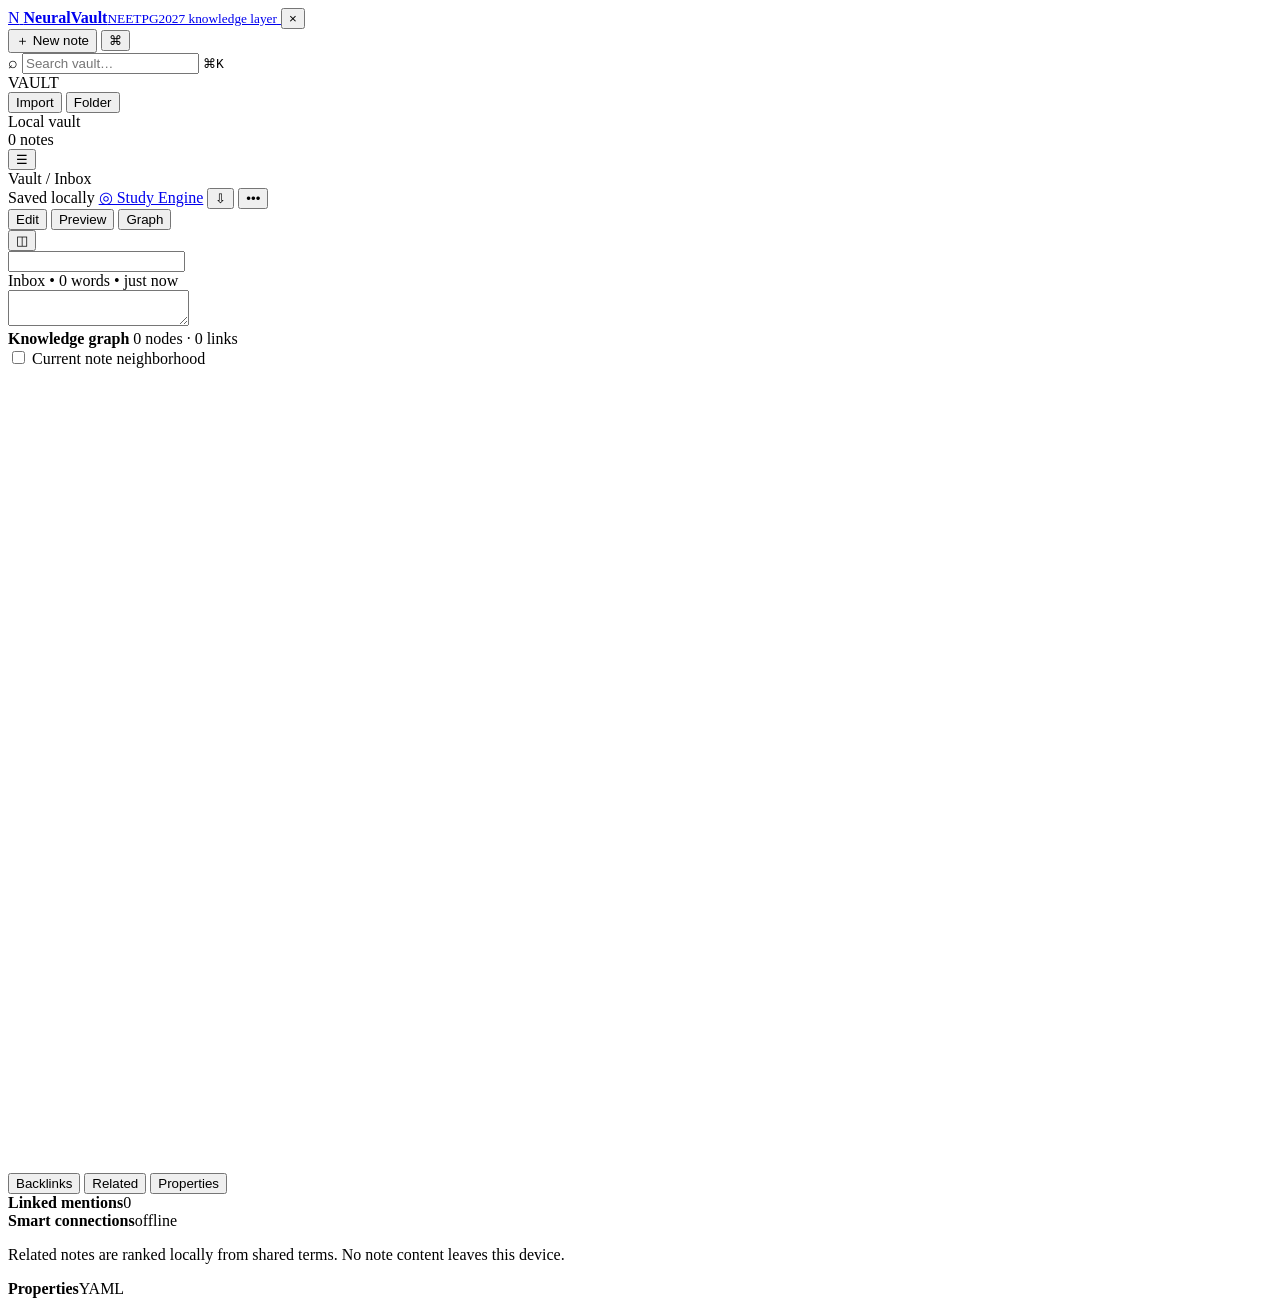
==== neuralvault/index.html @ 372d1619 "feat(neuralvault): add V1 workspace shell" ====
<!doctype html>
<html lang="en">
<head>
  <meta charset="utf-8">
  <meta name="viewport" content="width=device-width,initial-scale=1,viewport-fit=cover">
  <meta name="theme-color" content="#171717">
  <meta name="apple-mobile-web-app-capable" content="yes">
  <title>NeuralVault · NEETPG2027</title>
  <link rel="stylesheet" href="vault.css">
</head>
<body>
<div class="app" id="app">
  <aside class="sidebar" id="sidebar">
    <div class="brand-row">
      <a class="brand" href="../" aria-label="Back to NEETPG2027">
        <span class="brand-mark">N</span>
        <span><strong>NeuralVault</strong><small>NEETPG2027 knowledge layer</small></span>
      </a>
      <button class="icon-btn mobile-only" id="closeSidebar" aria-label="Close sidebar">×</button>
    </div>

    <div class="sidebar-actions">
      <button class="primary-btn" id="newNoteBtn">＋ New note</button>
      <button class="icon-btn" id="commandBtn" title="Command palette">⌘</button>
    </div>

    <label class="search-box">
      <span>⌕</span>
      <input id="searchInput" type="search" placeholder="Search vault…" autocomplete="off">
      <kbd>⌘K</kbd>
    </label>

    <div class="sidebar-section-head">
      <span>VAULT</span>
      <div>
        <button class="mini-btn" id="importFilesBtn" title="Import Markdown files">Import</button>
        <button class="mini-btn" id="importFolderBtn" title="Import Obsidian folder">Folder</button>
      </div>
    </div>

    <input id="fileImport" type="file" accept=".md,text/markdown" multiple hidden>
    <input id="folderImport" type="file" accept=".md,text/markdown" webkitdirectory directory multiple hidden>

    <div class="file-tree" id="fileTree" aria-label="Vault notes"></div>

    <div class="sidebar-footer">
      <div><span class="status-dot"></span><span id="storageStatus">Local vault</span></div>
      <span id="noteCount">0 notes</span>
    </div>
  </aside>

  <div class="sidebar-scrim" id="sidebarScrim"></div>

  <main class="workspace">
    <header class="topbar">
      <button class="icon-btn mobile-only" id="openSidebar" aria-label="Open sidebar">☰</button>
      <div class="breadcrumbs" id="breadcrumbs">Vault / Inbox</div>
      <div class="top-spacer"></div>
      <span class="save-state" id="saveState">Saved locally</span>
      <a class="study-link" href="../">◎ Study Engine</a>
      <button class="icon-btn" id="exportBtn" title="Export vault">⇩</button>
      <button class="icon-btn" id="moreBtn" title="Note actions">•••</button>
    </header>

    <div class="tabbar" role="tablist" aria-label="Workspace view">
      <button class="tab active" data-view="editor" role="tab">Edit</button>
      <button class="tab" data-view="preview" role="tab">Preview</button>
      <button class="tab" data-view="graph" role="tab">Graph</button>
      <div class="tab-spacer"></div>
      <button class="icon-btn subtle" id="toggleRight" title="Toggle context panel">◫</button>
    </div>

    <section class="editor-view active" id="view-editor">
      <div class="note-header">
        <input id="titleInput" class="note-title" value="" aria-label="Note title" spellcheck="false">
        <div class="note-meta">
          <span id="pathLabel">Inbox</span>
          <span>•</span>
          <span id="wordCount">0 words</span>
          <span>•</span>
          <span id="updatedLabel">just now</span>
        </div>
      </div>
      <textarea id="editor" class="markdown-editor" spellcheck="true" aria-label="Markdown editor"></textarea>
    </section>

    <section class="preview-view" id="view-preview">
      <article class="markdown-preview" id="preview"></article>
    </section>

    <section class="graph-view" id="view-graph">
      <div class="graph-toolbar">
        <div>
          <strong>Knowledge graph</strong>
          <span id="graphStats">0 nodes · 0 links</span>
        </div>
        <label><input type="checkbox" id="graphCurrentOnly"> Current note neighborhood</label>
      </div>
      <svg id="graphSvg" viewBox="0 0 1200 760" role="img" aria-label="Knowledge graph"></svg>
    </section>
  </main>

  <aside class="context-panel" id="contextPanel">
    <div class="context-tabs">
      <button class="context-tab active" data-context="backlinks">Backlinks</button>
      <button class="context-tab" data-context="related">Related</button>
      <button class="context-tab" data-context="properties">Properties</button>
    </div>

    <section class="context-view active" id="context-backlinks">
      <div class="context-head"><strong>Linked mentions</strong><span id="backlinkCount">0</span></div>
      <div id="backlinks" class="context-list"></div>
    </section>

    <section class="context-view" id="context-related">
      <div class="context-head"><strong>Smart connections</strong><span>offline</span></div>
      <p class="context-help">Related notes are ranked locally from shared terms. No note content leaves this device.</p>
      <div id="relatedNotes" class="context-list"></div>
    </section>

    <section class="context-view" id="context-properties">
      <div class="context-head"><strong>Properties</strong><span>YAML</span></div>
      <div id="properties" class="properties"></div>
    </section>
  </aside>
</div>

<div class="palette-backdrop" id="paletteBackdrop" hidden>
  <div class="palette" role="dialog" aria-modal="true" aria-label="Command palette">
    <div class="palette-search">
      <span>⌘</span>
      <input id="paletteInput" placeholder="Type a command or note…" autocomplete="off">
      <kbd>Esc</kbd>
    </div>
    <div id="paletteResults" class="palette-results"></div>
  </div>
</div>

<div class="menu" id="noteMenu" hidden>
  <button data-action="download-note">Download .md</button>
  <button data-action="duplicate-note">Duplicate note</button>
  <button data-action="delete-note" class="danger-text">Delete note</button>
</div>

<div class="toast" id="toast" role="status" aria-live="polite"></div>
<script src="vault.js" defer></script>
</body>
</html>
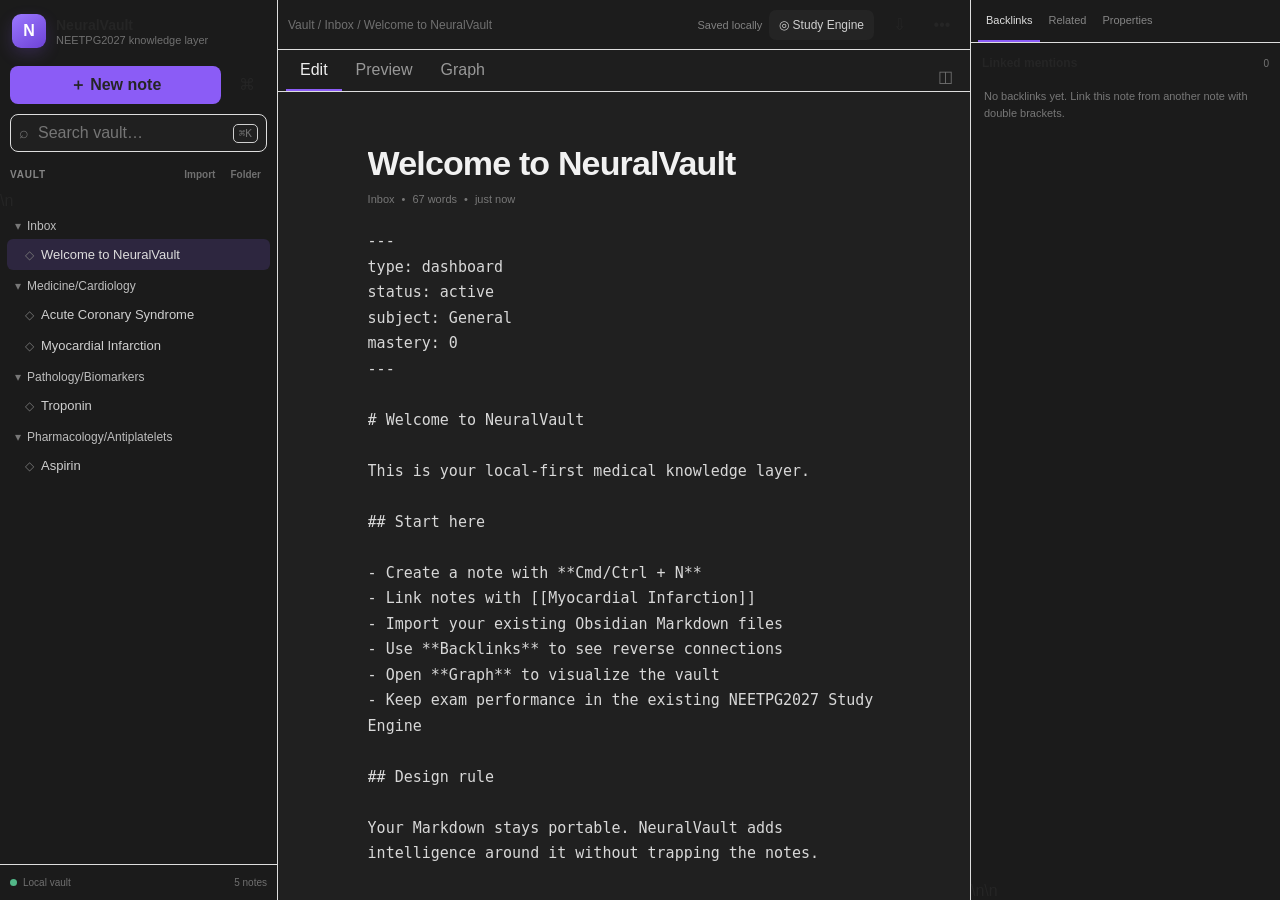
==== commit 39dcee30: "feat(neuralvault): add PYQ context backup restore and version history UI" ====
--- a/neuralvault/index.html
+++ b/neuralvault/index.html
@@ -39,7 +39,7 @@
     </div>
 
     <input id="fileImport" type="file" accept=".md,text/markdown" multiple hidden>
-    <input id="folderImport" type="file" accept=".md,text/markdown" webkitdirectory directory multiple hidden>
+    <input id="folderImport" type="file" accept=".md,text/markdown" webkitdirectory directory multiple hidden>\n    <input id="backupImport" type="file" accept=".json,application/json" hidden>
 
     <div class="file-tree" id="fileTree" aria-label="Vault notes"></div>
 
@@ -118,7 +118,7 @@
       <div id="relatedNotes" class="context-list"></div>
     </section>
 
-    <section class="context-view" id="context-properties">
+    <section class="context-view" id="context-medical">\n      <div class="context-head"><strong>Matched PYQs</strong><span id="medicalCount">…</span></div>\n      <p class="context-help" id="medicalSummary">Loading the existing NEET-PG question bank…</p>\n      <div id="medicalQuestions" class="context-list"></div>\n      <a class="medical-open-all" id="medicalOpenAll" href="../">Open matching questions in Study Engine →</a>\n    </section>\n\n    <section class="context-view" id="context-properties">
       <div class="context-head"><strong>Properties</strong><span>YAML</span></div>
       <div id="properties" class="properties"></div>
     </section>
--- a/neuralvault/vault.css
+++ b/neuralvault/vault.css
@@ -0,0 +1,167 @@
+:root{
+  color-scheme:dark;
+  --bg:#171717;--panel:#1e1e1e;--panel2:#242424;--panel3:#2a2a2a;
+  --border:#343434;--border2:#404040;--text:#e8e8e8;--muted:#9e9e9e;
+  --accent:#8b5cf6;--accent2:#a78bfa;--accent-soft:rgba(139,92,246,.16);
+  --danger:#ef6a6a;--green:#52b788;--shadow:0 18px 50px rgba(0,0,0,.3);
+  --sidebar:278px;--context:310px;--top:50px;--tabs:42px;
+  font-family:Inter,ui-sans-serif,-apple-system,BlinkMacSystemFont,"Segoe UI",sans-serif;
+}
+*{box-sizing:border-box}
+html,body{height:100%;margin:0;background:var(--bg);color:var(--text)}
+body{overflow:hidden}
+button,input,textarea{font:inherit}
+button{color:inherit}
+a{color:inherit;text-decoration:none}
+kbd{font-size:11px;border:1px solid var(--border2);border-radius:5px;padding:2px 5px;color:var(--muted);background:#202020}
+.app{height:100%;display:grid;grid-template-columns:var(--sidebar) minmax(0,1fr) var(--context);background:var(--bg)}
+.sidebar,.context-panel{background:#1b1b1b;border-color:var(--border);min-width:0}
+.sidebar{border-right:1px solid var(--border);display:flex;flex-direction:column}
+.context-panel{border-left:1px solid var(--border);display:flex;flex-direction:column}
+.brand-row{height:62px;padding:10px 12px;display:flex;align-items:center;gap:8px}
+.brand{display:flex;align-items:center;gap:10px;min-width:0}
+.brand-mark{display:grid;place-items:center;width:34px;height:34px;border-radius:9px;background:linear-gradient(145deg,#9b78ff,#6d42d6);font-weight:800;color:white;box-shadow:0 6px 16px rgba(139,92,246,.2)}
+.brand strong,.brand small{display:block}
+.brand strong{font-size:14px}
+.brand small{font-size:11px;color:var(--muted);margin-top:1px;white-space:nowrap}
+.sidebar-actions{padding:4px 10px 10px;display:grid;grid-template-columns:1fr 38px;gap:8px}
+.primary-btn,.icon-btn,.mini-btn,.study-link,.tab,.context-tab{border:0;cursor:pointer}
+.primary-btn{height:38px;border-radius:8px;background:var(--accent);font-weight:700}
+.primary-btn:hover{background:#9769f8}
+.icon-btn{width:36px;height:36px;border-radius:8px;background:transparent;display:grid;place-items:center}
+.icon-btn:hover{background:var(--panel3)}
+.icon-btn.subtle{width:34px;height:30px;color:var(--muted)}
+.search-box{height:38px;margin:0 10px 12px;border:1px solid var(--border);border-radius:8px;background:#202020;display:flex;align-items:center;gap:7px;padding:0 8px}
+.search-box:focus-within{border-color:#5d4b87;box-shadow:0 0 0 2px rgba(139,92,246,.09)}
+.search-box>span{color:var(--muted)}
+.search-box input{flex:1;min-width:0;background:transparent;border:0;outline:0;color:var(--text)}
+.search-box kbd{margin-left:auto}
+.sidebar-section-head{padding:0 10px 7px;display:flex;align-items:center;justify-content:space-between;font-size:10px;font-weight:800;letter-spacing:.08em;color:#858585}
+.sidebar-section-head>div{display:flex;gap:3px}
+.mini-btn{background:transparent;color:var(--muted);padding:5px 6px;border-radius:5px;font-size:10px}
+.mini-btn:hover{background:var(--panel3);color:var(--text)}
+.file-tree{flex:1;overflow:auto;padding:0 7px 12px}
+.tree-folder{margin-top:3px}
+.tree-folder-title{display:flex;align-items:center;gap:6px;color:#bdbdbd;font-size:12px;padding:6px 8px}
+.tree-folder-title:before{content:"▾";color:#777}
+.note-row{width:100%;height:31px;border:0;border-radius:6px;background:transparent;color:#cfcfcf;display:flex;align-items:center;gap:7px;padding:0 8px 0 18px;cursor:pointer;text-align:left;font-size:13px}
+.note-row:hover{background:#252525}
+.note-row.active{background:var(--accent-soft);color:#ddd}
+.note-row .note-icon{color:#777;font-size:12px}
+.note-row .note-name{overflow:hidden;text-overflow:ellipsis;white-space:nowrap}
+.empty-tree{padding:18px 10px;color:var(--muted);font-size:12px;line-height:1.5}
+.sidebar-footer{height:36px;border-top:1px solid var(--border);padding:0 10px;display:flex;align-items:center;justify-content:space-between;font-size:10px;color:var(--muted)}
+.sidebar-footer>div{display:flex;align-items:center;gap:6px}
+.status-dot{width:7px;height:7px;border-radius:50%;background:var(--green)}
+.workspace{display:grid;grid-template-rows:var(--top) var(--tabs) minmax(0,1fr);min-width:0;min-height:0;background:#202020}
+.topbar{border-bottom:1px solid var(--border);display:flex;align-items:center;padding:0 10px;gap:7px;background:#1c1c1c}
+.breadcrumbs{font-size:12px;color:var(--muted);white-space:nowrap;overflow:hidden;text-overflow:ellipsis}
+.top-spacer,.tab-spacer{flex:1}
+.save-state{font-size:11px;color:#818181}
+.study-link{height:30px;padding:0 10px;border-radius:7px;display:flex;align-items:center;background:#242424;color:#cfcfcf;font-size:12px}
+.study-link:hover{background:#2c2c2c}
+.tabbar{display:flex;align-items:end;border-bottom:1px solid var(--border);background:#1e1e1e;padding:0 8px}
+.tab{height:41px;padding:0 14px;background:transparent;color:#989898;border-bottom:2px solid transparent}
+.tab:hover{color:#d0d0d0}
+.tab.active{color:#eee;border-bottom-color:var(--accent)}
+.editor-view,.preview-view,.graph-view{display:none;min-height:0;overflow:auto}
+.editor-view.active,.preview-view.active,.graph-view.active{display:block}
+.editor-view{padding:0 max(24px,7vw)}
+.note-header{max-width:920px;margin:0 auto;padding:52px 0 8px}
+.note-title{width:100%;border:0;background:transparent;color:#f1f1f1;font-size:34px;font-weight:800;letter-spacing:-.025em;outline:0;padding:0}
+.note-title::placeholder{color:#555}
+.note-meta{display:flex;gap:7px;align-items:center;color:#777;font-size:11px;margin-top:10px}
+.markdown-editor{display:block;resize:none;width:100%;max-width:920px;height:calc(100% - 135px);min-height:520px;margin:0 auto;padding:16px 0 80px;border:0;outline:0;background:transparent;color:#d8d8d8;font:15px/1.7 ui-monospace,SFMono-Regular,Menlo,Consolas,monospace;caret-color:var(--accent2)}
+.preview-view{padding:0 max(24px,7vw)}
+.markdown-preview{max-width:920px;margin:0 auto;padding:52px 0 100px;font-size:16px;line-height:1.75;color:#d7d7d7}
+.markdown-preview h1,.markdown-preview h2,.markdown-preview h3{color:#f0f0f0;line-height:1.3;margin:1.4em 0 .55em}
+.markdown-preview h1{font-size:34px;border-bottom:1px solid var(--border);padding-bottom:.25em}
+.markdown-preview h2{font-size:25px}
+.markdown-preview h3{font-size:20px}
+.markdown-preview p{margin:.75em 0}
+.markdown-preview code{font-family:ui-monospace,SFMono-Regular,Menlo,monospace;background:#292929;border-radius:5px;padding:.12em .35em;color:#e2c8ff}
+.markdown-preview pre{background:#151515;border:1px solid var(--border);border-radius:8px;padding:14px;overflow:auto}
+.markdown-preview pre code{background:transparent;padding:0;color:#d8d8d8}
+.markdown-preview blockquote{border-left:3px solid var(--accent);margin:1em 0;padding:.25em 1em;color:#b9b9b9;background:#1d1d1d}
+.markdown-preview ul{padding-left:1.5em}
+.markdown-preview .wiki-link{border:0;background:transparent;padding:0;font:inherit;color:#b99cff;cursor:pointer;text-decoration:none}
+.markdown-preview .wiki-link:hover{text-decoration:underline}
+.markdown-preview .tag-link{color:#86a7df;background:#223047;border-radius:4px;padding:1px 5px;font-size:.9em}
+.markdown-preview hr{border:0;border-top:1px solid var(--border);margin:2em 0}
+.graph-view{position:relative;overflow:hidden;background:
+  radial-gradient(circle at center,rgba(139,92,246,.045),transparent 42%),
+  #191919}
+.graph-toolbar{position:absolute;z-index:2;left:14px;top:14px;right:14px;display:flex;justify-content:space-between;align-items:center;background:rgba(30,30,30,.88);backdrop-filter:blur(12px);border:1px solid var(--border);border-radius:10px;padding:9px 12px;box-shadow:var(--shadow)}
+.graph-toolbar strong{display:block;font-size:12px}
+.graph-toolbar span,.graph-toolbar label{font-size:10px;color:var(--muted)}
+#graphSvg{width:100%;height:100%;min-height:520px}
+.graph-edge{stroke:#424242;stroke-width:1.2}
+.graph-node circle{fill:#302942;stroke:#8b6bd7;stroke-width:1.4;cursor:pointer}
+.graph-node.current circle{fill:#6d42d6;stroke:#bca4ff}
+.graph-node text{fill:#bbb;font-size:12px;pointer-events:none}
+.graph-node:hover circle{fill:#513a76}
+.context-tabs{height:43px;border-bottom:1px solid var(--border);display:flex;padding:0 7px}
+.context-tab{background:transparent;color:#858585;padding:0 8px;border-bottom:2px solid transparent;font-size:11px}
+.context-tab.active{color:#dedede;border-bottom-color:var(--accent)}
+.context-view{display:none;overflow:auto;flex:1;padding:13px 11px}
+.context-view.active{display:block}
+.context-head{display:flex;align-items:center;justify-content:space-between;margin-bottom:10px;font-size:12px}
+.context-head span{font-size:10px;color:#747474}
+.context-help{font-size:11px;color:#7f7f7f;line-height:1.45;margin:0 0 10px}
+.context-list{display:flex;flex-direction:column;gap:5px}
+.context-item{border:1px solid transparent;background:#202020;border-radius:7px;padding:9px;cursor:pointer}
+.context-item:hover{border-color:var(--border2);background:#252525}
+.context-item strong{display:block;font-size:12px;color:#d5d5d5}
+.context-item p{font-size:10px;line-height:1.45;color:#828282;margin:5px 0 0;display:-webkit-box;-webkit-line-clamp:2;-webkit-box-orient:vertical;overflow:hidden}
+.context-empty{font-size:11px;color:#777;padding:8px 2px;line-height:1.5}
+.properties{display:grid;gap:7px}
+.property-row{display:grid;grid-template-columns:88px 1fr;gap:8px;border-bottom:1px solid #282828;padding:7px 2px;font-size:11px}
+.property-key{color:#8a8a8a}
+.property-value{color:#d0d0d0;overflow-wrap:anywhere}
+.palette-backdrop{position:fixed;inset:0;z-index:50;background:rgba(0,0,0,.48);display:grid;place-items:start center;padding-top:min(16vh,140px)}
+.palette-backdrop[hidden]{display:none}
+.palette{width:min(620px,calc(100vw - 28px));max-height:62vh;background:#222;border:1px solid #454545;border-radius:12px;box-shadow:0 24px 80px rgba(0,0,0,.55);overflow:hidden}
+.palette-search{height:52px;display:flex;align-items:center;gap:9px;border-bottom:1px solid var(--border);padding:0 12px}
+.palette-search>span{color:var(--accent2);font-weight:800}
+.palette-search input{flex:1;background:transparent;border:0;outline:0;color:#eee;font-size:14px}
+.palette-results{padding:7px;overflow:auto;max-height:calc(62vh - 52px)}
+.palette-item{width:100%;display:flex;align-items:center;gap:10px;padding:9px;border:0;background:transparent;color:#d0d0d0;border-radius:7px;cursor:pointer;text-align:left}
+.palette-item:hover,.palette-item.selected{background:#303030}
+.palette-item small{margin-left:auto;color:#747474}
+.menu{position:fixed;z-index:45;right:324px;top:44px;width:175px;background:#252525;border:1px solid #454545;border-radius:8px;box-shadow:var(--shadow);padding:5px}
+.menu[hidden]{display:none}
+.menu button{width:100%;border:0;background:transparent;color:#d2d2d2;padding:8px;text-align:left;border-radius:5px;cursor:pointer;font-size:12px}
+.menu button:hover{background:#333}
+.danger-text{color:var(--danger)!important}
+.toast{position:fixed;z-index:60;left:50%;bottom:22px;transform:translate(-50%,15px);opacity:0;pointer-events:none;background:#2b2b2b;border:1px solid #454545;border-radius:8px;padding:9px 13px;font-size:12px;box-shadow:var(--shadow);transition:.18s ease}
+.toast.show{opacity:1;transform:translate(-50%,0)}
+.sidebar-scrim,.mobile-only{display:none}
+body.context-hidden .app{grid-template-columns:var(--sidebar) minmax(0,1fr)}
+body.context-hidden .context-panel{display:none}
+body.context-hidden .menu{right:14px}
+@media(max-width:980px){
+  :root{--context:270px}
+  .app{grid-template-columns:245px minmax(0,1fr) var(--context)}
+  .save-state{display:none}
+}
+@media(max-width:760px){
+  body{overflow:hidden}
+  .app{display:block}
+  .workspace{height:100vh}
+  .context-panel{display:none}
+  .sidebar{position:fixed;z-index:40;left:0;top:0;bottom:0;width:min(88vw,320px);transform:translateX(-101%);transition:transform .2s ease;box-shadow:var(--shadow)}
+  body.sidebar-open .sidebar{transform:translateX(0)}
+  .sidebar-scrim{display:none;position:fixed;z-index:35;inset:0;background:rgba(0,0,0,.5)}
+  body.sidebar-open .sidebar-scrim{display:block}
+  .mobile-only{display:grid}
+  .study-link{display:none}
+  .editor-view,.preview-view{padding:0 18px}
+  .note-header,.markdown-preview{padding-top:30px}
+  .note-title{font-size:30px}
+  .markdown-editor{min-height:calc(100vh - 210px);font-size:14px}
+  .breadcrumbs{max-width:48vw}
+  .menu{right:10px}
+}
+@media(prefers-color-scheme:light){
+  body:not([data-theme="dark"]){--bg:#f6f6f6;--panel:#fff;--panel2:#f3f3f3;--panel3:#ececec;--border:#dedede;--border2:#cfcfcf;--text:#252525;--muted:#707070}
+}
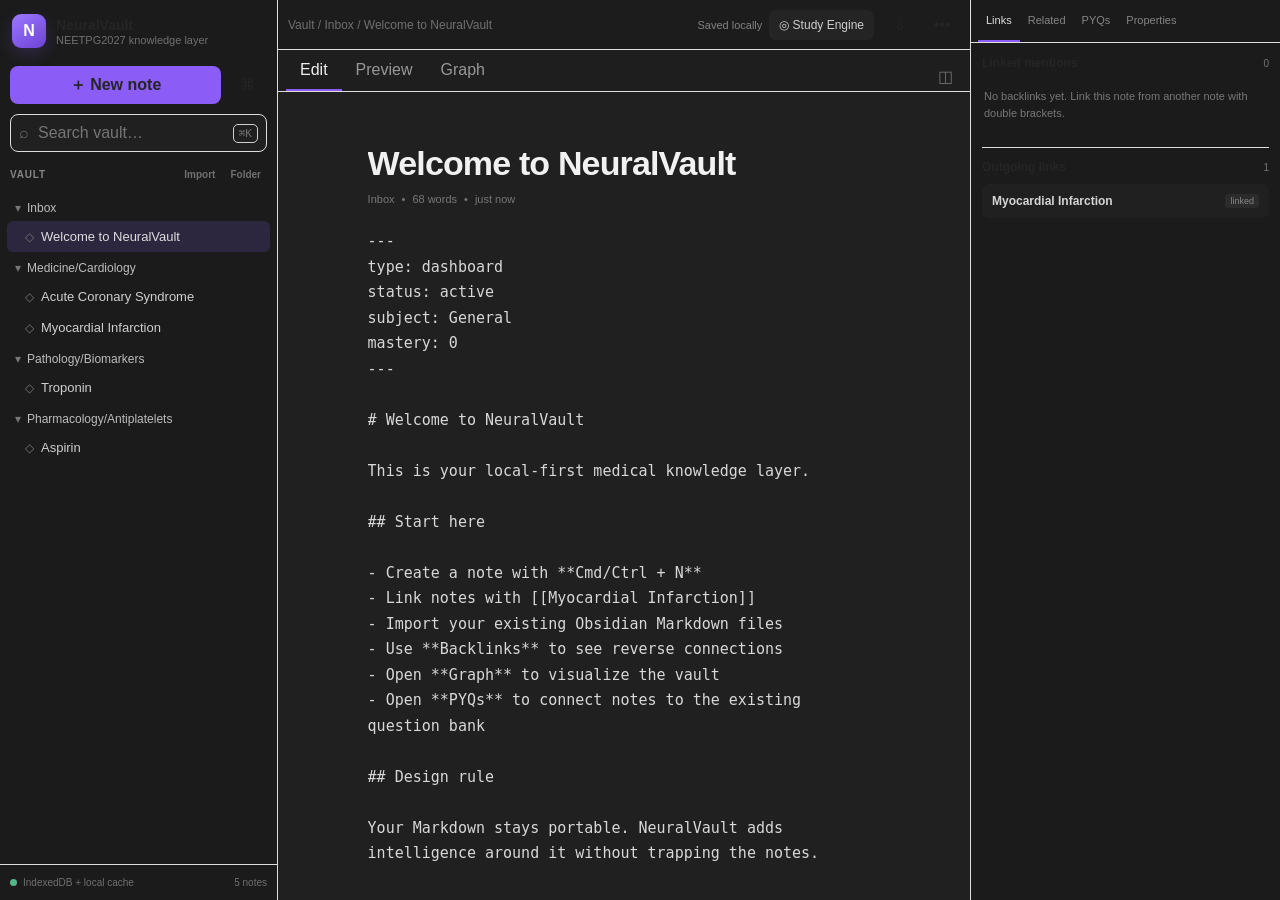
==== commit 008cb4aa: "fix(neuralvault): replace workspace markup with validated enhanced layout" ====
--- a/neuralvault/index.html
+++ b/neuralvault/index.html
@@ -39,7 +39,8 @@
     </div>
 
     <input id="fileImport" type="file" accept=".md,text/markdown" multiple hidden>
-    <input id="folderImport" type="file" accept=".md,text/markdown" webkitdirectory directory multiple hidden>\n    <input id="backupImport" type="file" accept=".json,application/json" hidden>
+    <input id="folderImport" type="file" accept=".md,text/markdown" webkitdirectory directory multiple hidden>
+    <input id="backupImport" type="file" accept=".json,application/json" hidden>
 
     <div class="file-tree" id="fileTree" aria-label="Vault notes"></div>
 
@@ -74,11 +75,7 @@
       <div class="note-header">
         <input id="titleInput" class="note-title" value="" aria-label="Note title" spellcheck="false">
         <div class="note-meta">
-          <span id="pathLabel">Inbox</span>
-          <span>•</span>
-          <span id="wordCount">0 words</span>
-          <span>•</span>
-          <span id="updatedLabel">just now</span>
+          <span id="pathLabel">Inbox</span><span>•</span><span id="wordCount">0 words</span><span>•</span><span id="updatedLabel">just now</span>
         </div>
       </div>
       <textarea id="editor" class="markdown-editor" spellcheck="true" aria-label="Markdown editor"></textarea>
@@ -90,10 +87,7 @@
 
     <section class="graph-view" id="view-graph">
       <div class="graph-toolbar">
-        <div>
-          <strong>Knowledge graph</strong>
-          <span id="graphStats">0 nodes · 0 links</span>
-        </div>
+        <div><strong>Knowledge graph</strong><span id="graphStats">0 nodes · 0 links</span></div>
         <label><input type="checkbox" id="graphCurrentOnly"> Current note neighborhood</label>
       </div>
       <svg id="graphSvg" viewBox="0 0 1200 760" role="img" aria-label="Knowledge graph"></svg>
@@ -102,14 +96,17 @@
 
   <aside class="context-panel" id="contextPanel">
     <div class="context-tabs">
-      <button class="context-tab active" data-context="backlinks">Backlinks</button>
+      <button class="context-tab active" data-context="backlinks">Links</button>
       <button class="context-tab" data-context="related">Related</button>
+      <button class="context-tab" data-context="medical">PYQs</button>
       <button class="context-tab" data-context="properties">Properties</button>
     </div>
 
     <section class="context-view active" id="context-backlinks">
       <div class="context-head"><strong>Linked mentions</strong><span id="backlinkCount">0</span></div>
       <div id="backlinks" class="context-list"></div>
+      <div class="context-head context-subhead"><strong>Outgoing links</strong><span id="outgoingCount">0</span></div>
+      <div id="outgoingLinks" class="context-list"></div>
     </section>
 
     <section class="context-view" id="context-related">
@@ -118,7 +115,14 @@
       <div id="relatedNotes" class="context-list"></div>
     </section>
 
-    <section class="context-view" id="context-medical">\n      <div class="context-head"><strong>Matched PYQs</strong><span id="medicalCount">…</span></div>\n      <p class="context-help" id="medicalSummary">Loading the existing NEET-PG question bank…</p>\n      <div id="medicalQuestions" class="context-list"></div>\n      <a class="medical-open-all" id="medicalOpenAll" href="../">Open matching questions in Study Engine →</a>\n    </section>\n\n    <section class="context-view" id="context-properties">
+    <section class="context-view" id="context-medical">
+      <div class="context-head"><strong>Matched PYQs</strong><span id="medicalCount">…</span></div>
+      <p class="context-help" id="medicalSummary">Loading the existing NEET-PG question bank…</p>
+      <div id="medicalQuestions" class="context-list"></div>
+      <a class="medical-open-all" id="medicalOpenAll" href="../">Open matching questions in Study Engine →</a>
+    </section>
+
+    <section class="context-view" id="context-properties">
       <div class="context-head"><strong>Properties</strong><span>YAML</span></div>
       <div id="properties" class="properties"></div>
     </section>
@@ -128,9 +132,7 @@
 <div class="palette-backdrop" id="paletteBackdrop" hidden>
   <div class="palette" role="dialog" aria-modal="true" aria-label="Command palette">
     <div class="palette-search">
-      <span>⌘</span>
-      <input id="paletteInput" placeholder="Type a command or note…" autocomplete="off">
-      <kbd>Esc</kbd>
+      <span>⌘</span><input id="paletteInput" placeholder="Type a command or note…" autocomplete="off"><kbd>Esc</kbd>
     </div>
     <div id="paletteResults" class="palette-results"></div>
   </div>
@@ -138,11 +140,26 @@
 
 <div class="menu" id="noteMenu" hidden>
   <button data-action="download-note">Download .md</button>
+  <button data-action="export-folder">Write vault to folder</button>
+  <button data-action="import-backup">Restore JSON backup</button>
+  <button data-action="history-note">Version history</button>
   <button data-action="duplicate-note">Duplicate note</button>
   <button data-action="delete-note" class="danger-text">Delete note</button>
 </div>
 
+<div class="history-backdrop" id="historyBackdrop" hidden>
+  <div class="history-modal" role="dialog" aria-modal="true" aria-label="Note version history">
+    <div class="history-head">
+      <div><strong>Version history</strong><span id="historyNoteTitle"></span></div>
+      <button class="icon-btn" id="closeHistory" aria-label="Close version history">×</button>
+    </div>
+    <div id="historyList" class="history-list"></div>
+  </div>
+</div>
+
 <div class="toast" id="toast" role="status" aria-live="polite"></div>
+<script src="vault-db.js" defer></script>
+<script src="medical.js" defer></script>
 <script src="vault.js" defer></script>
 </body>
 </html>
--- a/neuralvault/vault.css
+++ b/neuralvault/vault.css
@@ -165,3 +165,28 @@
 @media(prefers-color-scheme:light){
   body:not([data-theme="dark"]){--bg:#f6f6f6;--panel:#fff;--panel2:#f3f3f3;--panel3:#ececec;--border:#dedede;--border2:#cfcfcf;--text:#252525;--muted:#707070}
 }
+
+.context-subhead{margin-top:18px;padding-top:12px;border-top:1px solid var(--border)}
+.outgoing-link{display:flex;align-items:center;justify-content:space-between;gap:8px}
+.outgoing-link .link-state{font-size:9px;padding:2px 5px;border-radius:4px;background:#2b2b2b;color:#888}
+.outgoing-link.broken .link-state{background:rgba(239,106,106,.12);color:#e88}
+.medical-open-all{display:block;margin-top:12px;padding:9px;border:1px solid var(--border);border-radius:7px;font-size:11px;color:#b99cff;text-align:center}
+.medical-open-all:hover{background:var(--accent-soft);border-color:#5d4b87}
+.medical-question{display:block;width:100%;text-align:left;color:inherit;text-decoration:none}
+.medical-question .medical-meta{display:flex;gap:5px;flex-wrap:wrap;margin-top:6px}
+.medical-chip{font-size:9px;padding:2px 5px;border-radius:4px;background:#292929;color:#aaa}
+.history-backdrop{position:fixed;inset:0;z-index:55;background:rgba(0,0,0,.58);display:grid;place-items:center;padding:20px}
+.history-backdrop[hidden]{display:none}
+.history-modal{width:min(720px,96vw);max-height:78vh;background:#222;border:1px solid #454545;border-radius:12px;box-shadow:0 24px 80px rgba(0,0,0,.6);overflow:hidden;display:flex;flex-direction:column}
+.history-head{min-height:56px;padding:9px 12px 9px 16px;border-bottom:1px solid var(--border);display:flex;align-items:center;justify-content:space-between}
+.history-head strong,.history-head span{display:block}
+.history-head span{font-size:10px;color:var(--muted);margin-top:3px}
+.history-list{overflow:auto;padding:9px;display:flex;flex-direction:column;gap:7px}
+.history-row{display:grid;grid-template-columns:minmax(0,1fr) auto;gap:12px;align-items:center;padding:10px;border:1px solid var(--border);border-radius:8px;background:#1d1d1d}
+.history-row strong{font-size:12px}
+.history-row p{margin:4px 0 0;color:var(--muted);font-size:10px;white-space:nowrap;overflow:hidden;text-overflow:ellipsis}
+.history-row button{border:1px solid var(--border2);background:#292929;color:#ddd;border-radius:6px;padding:6px 9px;cursor:pointer;font-size:10px}
+.history-row button:hover{background:#333}
+.context-tabs{overflow-x:auto;scrollbar-width:none}
+.context-tabs::-webkit-scrollbar{display:none}
+.context-tab{flex:0 0 auto}
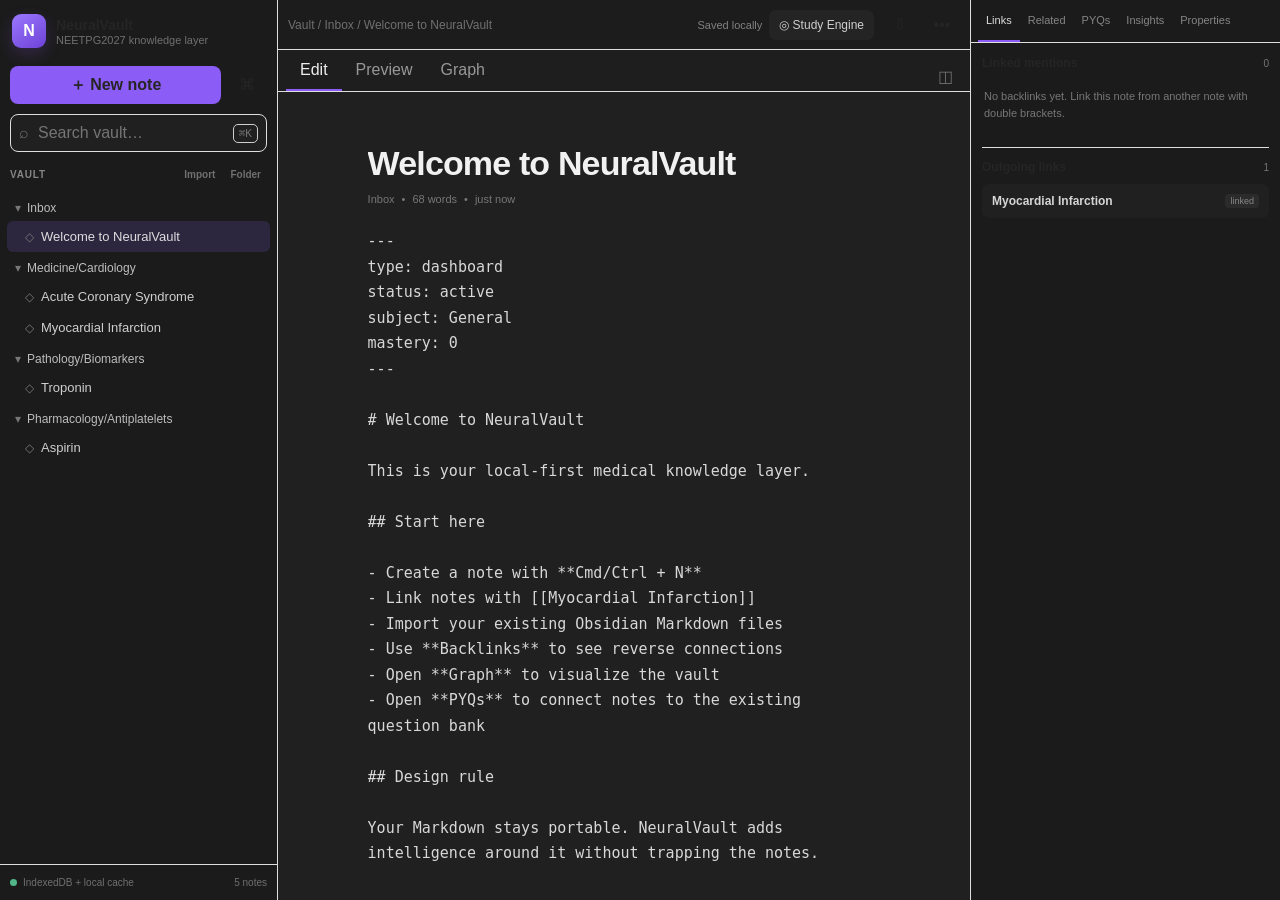
==== commit c6f1252b: "feat(neuralvault): add mastery graph controls and intelligence panel" ====
--- a/neuralvault/index.html
+++ b/neuralvault/index.html
@@ -87,8 +87,21 @@
 
     <section class="graph-view" id="view-graph">
       <div class="graph-toolbar">
-        <div><strong>Knowledge graph</strong><span id="graphStats">0 nodes · 0 links</span></div>
-        <label><input type="checkbox" id="graphCurrentOnly"> Current note neighborhood</label>
+        <div><strong id="graphTitle">Knowledge graph</strong><span id="graphStats">0 nodes · 0 links</span></div>
+        <div class="graph-controls">
+          <select id="graphMode" aria-label="Graph mode">
+            <option value="knowledge">Links</option>
+            <option value="mastery">Mastery</option>
+          </select>
+          <label><input type="checkbox" id="graphCurrentOnly"> Current neighborhood</label>
+        </div>
+      </div>
+      <div class="graph-legend" id="graphLegend" hidden>
+        <span><i class="legend-dot weak"></i>Weak</span>
+        <span><i class="legend-dot building"></i>Building</span>
+        <span><i class="legend-dot strong"></i>Strong</span>
+        <span><i class="legend-dot mastered"></i>Mastered</span>
+        <span><i class="legend-dot unmeasured"></i>Unmeasured</span>
       </div>
       <svg id="graphSvg" viewBox="0 0 1200 760" role="img" aria-label="Knowledge graph"></svg>
     </section>
@@ -99,6 +112,7 @@
       <button class="context-tab active" data-context="backlinks">Links</button>
       <button class="context-tab" data-context="related">Related</button>
       <button class="context-tab" data-context="medical">PYQs</button>
+      <button class="context-tab" data-context="intelligence">Insights</button>
       <button class="context-tab" data-context="properties">Properties</button>
     </div>
 
@@ -120,6 +134,21 @@
       <p class="context-help" id="medicalSummary">Loading the existing NEET-PG question bank…</p>
       <div id="medicalQuestions" class="context-list"></div>
       <a class="medical-open-all" id="medicalOpenAll" href="../">Open matching questions in Study Engine →</a>
+    </section>
+
+    <section class="context-view" id="context-intelligence">
+      <div class="context-head"><strong>Learning intelligence</strong><span id="insightBand">…</span></div>
+      <p class="context-help">Scores use your matched PYQ attempts. They are study evidence, not a medical-knowledge claim.</p>
+      <div class="insight-metrics" id="insightMetrics"></div>
+      <div class="insight-action" id="insightAction"></div>
+      <div class="context-head context-subhead"><strong>Evidence search</strong><span>local-first</span></div>
+      <form class="vault-query" id="vaultQueryForm">
+        <input id="vaultQuery" type="search" placeholder="e.g. nephrotic syndrome treatment" autocomplete="off">
+        <button type="submit">Search</button>
+      </form>
+      <div class="evidence-summary" id="evidenceSummary">Search your notes and the bundled PYQ corpus together.</div>
+      <div id="evidenceResults" class="context-list"></div>
+      <button class="copy-context-btn" id="copyContextBtn" type="button" hidden>Copy evidence bundle for AI</button>
     </section>
 
     <section class="context-view" id="context-properties">
@@ -160,6 +189,7 @@
 <div class="toast" id="toast" role="status" aria-live="polite"></div>
 <script src="vault-db.js" defer></script>
 <script src="medical.js" defer></script>
+<script src="intelligence.js" defer></script>
 <script src="vault.js" defer></script>
 </body>
 </html>
--- a/neuralvault/vault.css
+++ b/neuralvault/vault.css
@@ -55,7 +55,7 @@
 .status-dot{width:7px;height:7px;border-radius:50%;background:var(--green)}
 .workspace{display:grid;grid-template-rows:var(--top) var(--tabs) minmax(0,1fr);min-width:0;min-height:0;background:#202020}
 .topbar{border-bottom:1px solid var(--border);display:flex;align-items:center;padding:0 10px;gap:7px;background:#1c1c1c}
-.breadcrumbs{font-size:12px;color:var(--muted);white-space:nowrap;overflow:hidden;text-overflow:ellipsis}
+.breadcrumbs{min-width:0;flex-shrink:1;font-size:12px;color:var(--muted);white-space:nowrap;overflow:hidden;text-overflow:ellipsis}
 .top-spacer,.tab-spacer{flex:1}
 .save-state{font-size:11px;color:#818181}
 .study-link{height:30px;padding:0 10px;border-radius:7px;display:flex;align-items:center;background:#242424;color:#cfcfcf;font-size:12px}
@@ -140,9 +140,10 @@
 body.context-hidden .context-panel{display:none}
 body.context-hidden .menu{right:14px}
 @media(max-width:980px){
-  :root{--context:270px}
-  .app{grid-template-columns:245px minmax(0,1fr) var(--context)}
-  .save-state{display:none}
+  :root{--context:240px}
+  .app{grid-template-columns:220px minmax(0,1fr) var(--context)}
+  .save-state,.study-link{display:none}
+  .context-tab{padding:0 6px;font-size:10px}
 }
 @media(max-width:760px){
   body{overflow:hidden}
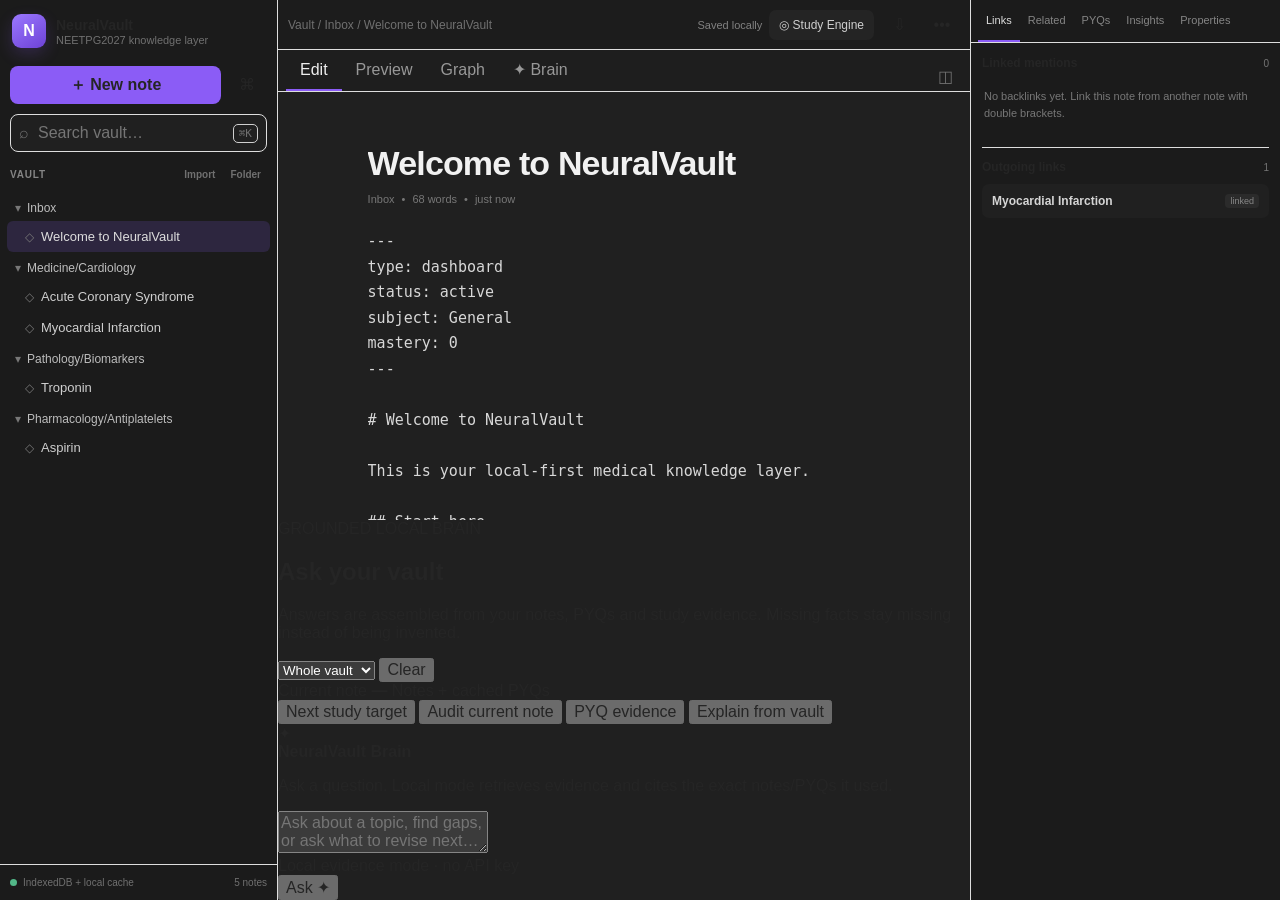
==== commit eb2ef7de: "feat(neuralvault): add grounded Brain workspace" ====
--- a/neuralvault/index.html
+++ b/neuralvault/index.html
@@ -67,6 +67,7 @@
       <button class="tab active" data-view="editor" role="tab">Edit</button>
       <button class="tab" data-view="preview" role="tab">Preview</button>
       <button class="tab" data-view="graph" role="tab">Graph</button>
+      <button class="tab brain-tab" data-view="brain" role="tab">✦ Brain</button>
       <div class="tab-spacer"></div>
       <button class="icon-btn subtle" id="toggleRight" title="Toggle context panel">◫</button>
     </div>
@@ -104,6 +105,58 @@
         <span><i class="legend-dot unmeasured"></i>Unmeasured</span>
       </div>
       <svg id="graphSvg" viewBox="0 0 1200 760" role="img" aria-label="Knowledge graph"></svg>
+    </section>
+
+    <section class="brain-view" id="view-brain">
+      <div class="brain-shell">
+        <header class="brain-head">
+          <div>
+            <span class="brain-kicker">GROUNDED LOCAL BRAIN</span>
+            <h1>Ask your vault</h1>
+            <p>Answers are assembled from your notes, PYQs and study evidence. Missing facts stay missing instead of being invented.</p>
+          </div>
+          <div class="brain-head-actions">
+            <select id="brainScope" aria-label="Brain scope">
+              <option value="vault">Whole vault</option>
+              <option value="current">Current note</option>
+            </select>
+            <button id="brainClear" type="button">Clear</button>
+          </div>
+        </header>
+
+        <div class="brain-context-strip">
+          <span>Current note</span>
+          <strong id="brainCurrentNote">—</strong>
+          <i></i>
+          <span id="brainEvidenceState">Notes + cached PYQs</span>
+        </div>
+
+        <div class="brain-suggestions" id="brainSuggestions">
+          <button type="button" data-brain-prompt="What should I study next?">Next study target</button>
+          <button type="button" data-brain-prompt="What is missing from this note?">Audit current note</button>
+          <button type="button" data-brain-prompt="Which PYQs test this concept?">PYQ evidence</button>
+          <button type="button" data-brain-prompt="Explain this concept using my vault.">Explain from vault</button>
+        </div>
+
+        <div class="brain-thread" id="brainThread">
+          <div class="brain-empty">
+            <div class="brain-orb">✦</div>
+            <strong>NeuralVault Brain</strong>
+            <p>Ask a question. Local mode retrieves evidence and cites the exact notes/PYQs it used.</p>
+          </div>
+        </div>
+
+        <form class="brain-composer" id="brainForm">
+          <textarea id="brainInput" rows="2" placeholder="Ask about a topic, find gaps, or ask what to revise next…" aria-label="Ask NeuralVault Brain"></textarea>
+          <div class="brain-composer-row">
+            <span id="brainModeLabel">Local evidence mode · no API key</span>
+            <div>
+              <button type="button" id="brainCopyPrompt" class="secondary-brain-btn" hidden>Copy model prompt</button>
+              <button type="submit" id="brainAskBtn">Ask ✦</button>
+            </div>
+          </div>
+        </form>
+      </div>
     </section>
   </main>
 
@@ -190,6 +243,7 @@
 <script src="vault-db.js" defer></script>
 <script src="medical.js" defer></script>
 <script src="intelligence.js" defer></script>
+<script src="brain.js" defer></script>
 <script src="vault.js" defer></script>
 </body>
 </html>
--- a/neuralvault/vault.css
+++ b/neuralvault/vault.css
@@ -141,9 +141,23 @@
 body.context-hidden .menu{right:14px}
 @media(max-width:980px){
   :root{--context:240px}
-  .app{grid-template-columns:220px minmax(0,1fr) var(--context)}
+  .app{grid-template-columns:220px minmax(0,1fr)}
   .save-state,.study-link{display:none}
+  .context-panel{
+    position:fixed;
+    z-index:20;
+    top:calc(var(--top) + var(--tabs));
+    right:0;
+    bottom:0;
+    width:var(--context);
+    box-shadow:-10px 0 30px rgba(0,0,0,.18)
+  }
+  .editor-view,.preview-view,.graph-view{margin-right:var(--context)}
   .context-tab{padding:0 6px;font-size:10px}
+  body.context-hidden .app{grid-template-columns:220px minmax(0,1fr)}
+  body.context-hidden .editor-view,
+  body.context-hidden .preview-view,
+  body.context-hidden .graph-view{margin-right:0}
 }
 @media(max-width:760px){
   body{overflow:hidden}
@@ -191,3 +205,37 @@
 .context-tabs{overflow-x:auto;scrollbar-width:none}
 .context-tabs::-webkit-scrollbar{display:none}
 .context-tab{flex:0 0 auto}
+
+.graph-controls{display:flex;align-items:center;gap:10px}
+.graph-controls select{height:30px;border:1px solid var(--border);border-radius:7px;background:#232323;color:var(--text);padding:0 8px;font-size:11px}
+.graph-legend{position:absolute;z-index:2;left:14px;bottom:14px;display:flex;gap:10px;flex-wrap:wrap;background:rgba(30,30,30,.9);border:1px solid var(--border);border-radius:9px;padding:7px 9px;font-size:10px;color:var(--muted)}
+.graph-legend[hidden]{display:none}
+.graph-legend span{display:flex;align-items:center;gap:5px}
+.legend-dot{width:8px;height:8px;border-radius:50%;display:inline-block;background:#5c5c5c}
+.legend-dot.weak,.graph-node.mastery-weak circle{background:#cf5a5a;fill:#5a2d2d;stroke:#df7777}
+.legend-dot.building,.graph-node.mastery-building circle{background:#d19b4a;fill:#5b4727;stroke:#d5a55c}
+.legend-dot.strong,.graph-node.mastery-strong circle{background:#58a6d7;fill:#274d63;stroke:#6ab5e5}
+.legend-dot.mastered,.graph-node.mastery-mastered circle{background:#52b788;fill:#27533f;stroke:#68c79b}
+.legend-dot.unmeasured,.graph-node.mastery-unmeasured circle{background:#777;fill:#363636;stroke:#777}
+.graph-node text.readiness-label{font-size:9px;fill:#8f8f8f}
+.insight-metrics{display:grid;grid-template-columns:repeat(2,minmax(0,1fr));gap:6px;margin-bottom:10px}
+.insight-metric{border:1px solid var(--border);background:#202020;border-radius:7px;padding:8px}
+.insight-metric strong{display:block;font-size:15px;color:#ececec}
+.insight-metric span{display:block;margin-top:2px;color:#777;font-size:9px;text-transform:uppercase;letter-spacing:.06em}
+.insight-action{border:1px solid #453b5a;background:rgba(139,92,246,.08);border-radius:8px;padding:9px;margin-bottom:12px}
+.insight-action strong{display:block;font-size:11px}
+.insight-action p{margin:4px 0 8px;color:#8d8d8d;font-size:10px;line-height:1.4}
+.insight-action a{display:inline-flex;align-items:center;min-height:28px;padding:0 8px;border-radius:6px;background:var(--accent);color:#fff;font-size:10px;font-weight:700}
+.vault-query{display:grid;grid-template-columns:minmax(0,1fr) auto;gap:6px;margin-bottom:8px}
+.vault-query input{min-width:0;height:34px;border:1px solid var(--border);border-radius:7px;background:#202020;color:var(--text);padding:0 8px;font-size:11px;outline:none}
+.vault-query input:focus{border-color:#5d4b87}
+.vault-query button,.copy-context-btn{border:0;border-radius:7px;background:#2c2c2c;color:#d8d8d8;cursor:pointer;font-size:10px;font-weight:700;padding:0 9px}
+.vault-query button:hover,.copy-context-btn:hover{background:#353535}
+.evidence-summary{font-size:10px;color:#777;line-height:1.4;margin:0 0 8px}
+.evidence-kind{display:inline-block;margin-bottom:4px;font-size:8px;text-transform:uppercase;letter-spacing:.08em;color:#9d83db}
+.copy-context-btn{width:100%;min-height:32px;margin-top:8px;border:1px solid var(--border2)}
+@media(max-width:760px){
+  .graph-toolbar{align-items:flex-start;gap:8px}
+  .graph-controls{align-items:flex-end;flex-direction:column;gap:5px}
+  .graph-legend{left:8px;right:8px;bottom:8px}
+}
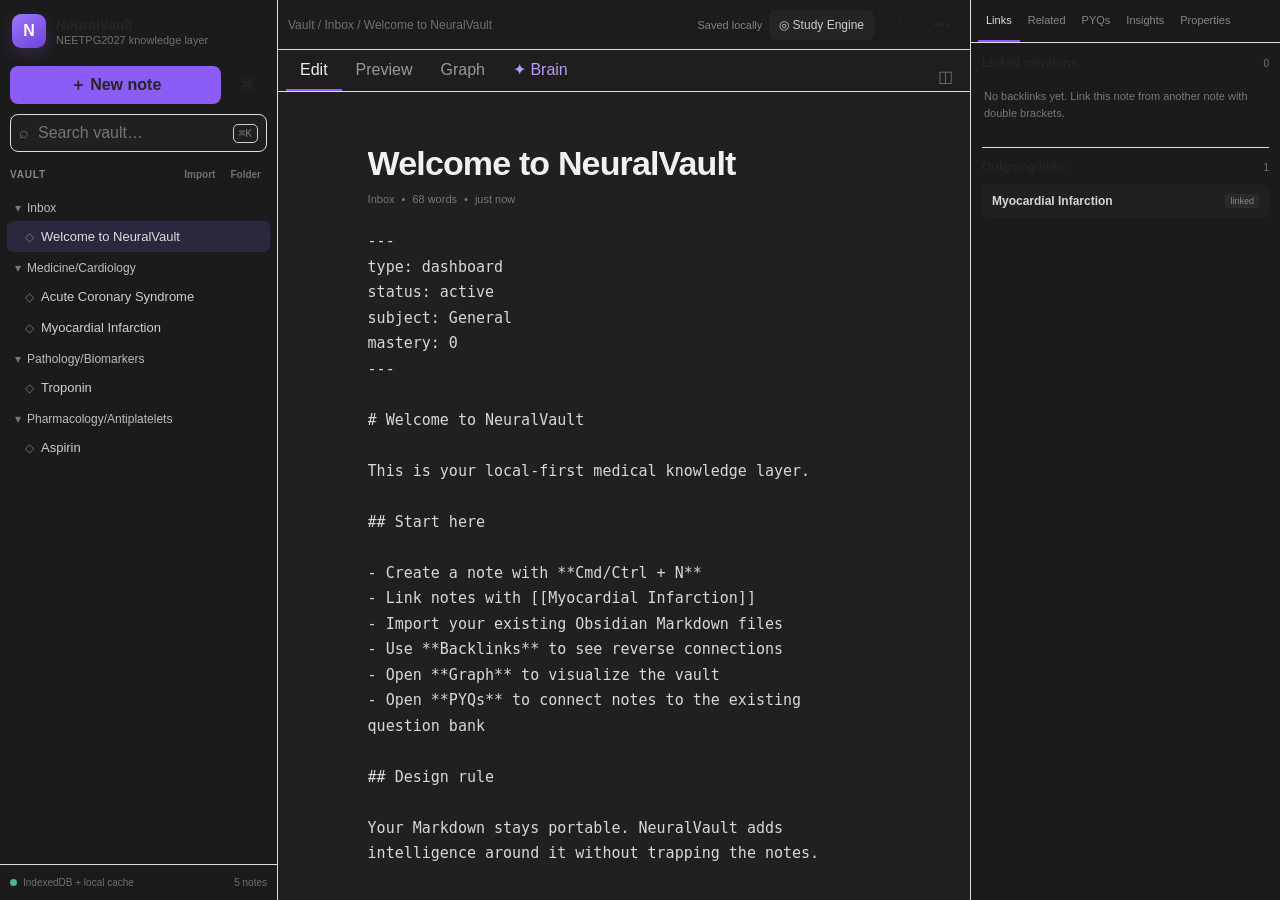
==== commit d390d5ba: "feat(neuralvault): add Brain V2 provider controls and safe patch preview" ====
--- a/neuralvault/index.html
+++ b/neuralvault/index.html
@@ -116,10 +116,14 @@
             <p>Answers are assembled from your notes, PYQs and study evidence. Missing facts stay missing instead of being invented.</p>
           </div>
           <div class="brain-head-actions">
+            <select id="brainProvider" aria-label="Brain provider">
+              <option value="local">Local evidence</option>
+            </select>
             <select id="brainScope" aria-label="Brain scope">
               <option value="vault">Whole vault</option>
               <option value="current">Current note</option>
             </select>
+            <button id="brainProviderBtn" type="button">Provider</button>
             <button id="brainClear" type="button">Clear</button>
           </div>
         </header>
@@ -136,6 +140,9 @@
           <button type="button" data-brain-prompt="What is missing from this note?">Audit current note</button>
           <button type="button" data-brain-prompt="Which PYQs test this concept?">PYQ evidence</button>
           <button type="button" data-brain-prompt="Explain this concept using my vault.">Explain from vault</button>
+          <button type="button" data-brain-prompt="Connect this concept across subjects.">Cross-subject links</button>
+          <button type="button" data-brain-prompt="Generate recall cards from this note.">Recall cards</button>
+          <button type="button" data-brain-prompt="Improve the structure of this note safely.">Safe note patch</button>
         </div>
 
         <div class="brain-thread" id="brainThread">
@@ -239,11 +246,49 @@
   </div>
 </div>
 
+<div class="brain-settings-backdrop" id="brainSettingsBackdrop" hidden>
+  <div class="brain-settings-modal" role="dialog" aria-modal="true" aria-label="Brain provider setup">
+    <div class="history-head">
+      <div><strong>Brain provider setup</strong><span>No API keys are stored in this browser.</span></div>
+      <button class="icon-btn" id="closeBrainSettings" aria-label="Close provider setup">×</button>
+    </div>
+    <label class="brain-setting-field">
+      <span>Backend URL</span>
+      <input id="brainBackendUrl" type="url" placeholder="https://your-api.example.com">
+      <small>Use the FastAPI deployment that holds your provider keys. Leave blank for local-only mode.</small>
+    </label>
+    <div class="brain-settings-status" id="brainSettingsStatus">Local evidence mode is always available.</div>
+    <div class="brain-settings-actions">
+      <button type="button" id="brainTestBackend">Test connection</button>
+      <button type="button" id="brainSaveBackend" class="primary-btn">Save</button>
+    </div>
+  </div>
+</div>
+
+<div class="patch-backdrop" id="patchBackdrop" hidden>
+  <div class="patch-modal" role="dialog" aria-modal="true" aria-label="Safe note patch preview">
+    <div class="history-head">
+      <div><strong>Safe patch preview</strong><span id="patchNoteTitle"></span></div>
+      <button class="icon-btn" id="closePatch" aria-label="Close patch preview">×</button>
+    </div>
+    <div id="patchChanges" class="patch-changes"></div>
+    <div class="patch-columns">
+      <div><span>Before</span><pre id="patchBefore"></pre></div>
+      <div><span>After</span><pre id="patchAfter"></pre></div>
+    </div>
+    <div class="brain-settings-actions">
+      <button type="button" id="cancelPatch">Cancel</button>
+      <button type="button" id="applyPatch" class="primary-btn">Apply patch</button>
+    </div>
+  </div>
+</div>
+
 <div class="toast" id="toast" role="status" aria-live="polite"></div>
 <script src="vault-db.js" defer></script>
 <script src="medical.js" defer></script>
 <script src="intelligence.js" defer></script>
 <script src="brain.js" defer></script>
+<script src="provider.js" defer></script>
 <script src="vault.js" defer></script>
 </body>
 </html>
--- a/neuralvault/vault.css
+++ b/neuralvault/vault.css
@@ -239,3 +239,73 @@
   .graph-controls{align-items:flex-end;flex-direction:column;gap:5px}
   .graph-legend{left:8px;right:8px;bottom:8px}
 }
+
+.brain-tab{color:#b99cff}
+.brain-view{display:none;min-height:0;overflow:auto;background:
+  radial-gradient(circle at 50% -10%,rgba(139,92,246,.09),transparent 36%),#1b1b1b}
+.brain-view.active{display:block}
+.brain-shell{width:min(980px,calc(100% - 40px));margin:0 auto;padding:36px 0 80px}
+.brain-head{display:flex;justify-content:space-between;gap:24px;align-items:flex-start;padding:8px 0 20px}
+.brain-kicker{font-size:9px;letter-spacing:.14em;color:#9d83db;font-weight:800}
+.brain-head h1{margin:5px 0 6px;font-size:31px;letter-spacing:-.03em}
+.brain-head p{max-width:650px;margin:0;color:#888;font-size:12px;line-height:1.5}
+.brain-head-actions{display:flex;gap:7px;align-items:center}
+.brain-head-actions select,.brain-head-actions button{height:34px;border:1px solid var(--border);border-radius:8px;background:#222;color:#ccc;padding:0 9px;font-size:10px}
+.brain-head-actions button{cursor:pointer}
+.brain-context-strip{display:flex;align-items:center;gap:8px;min-height:38px;padding:0 10px;margin-bottom:12px;border:1px solid var(--border);border-radius:9px;background:#1f1f1f;font-size:10px;color:#777}
+.brain-context-strip strong{color:#d8d8d8;font-weight:650;min-width:0;overflow:hidden;text-overflow:ellipsis;white-space:nowrap}
+.brain-context-strip i{width:1px;height:14px;background:var(--border);margin:0 2px}
+.brain-suggestions{display:flex;gap:6px;flex-wrap:wrap;margin-bottom:14px}
+.brain-suggestions button{border:1px solid var(--border);background:#202020;color:#bcbcbc;border-radius:999px;padding:7px 10px;font-size:10px;cursor:pointer}
+.brain-suggestions button:hover{border-color:#574778;background:rgba(139,92,246,.08);color:#d7caff}
+.brain-thread{min-height:320px;display:flex;flex-direction:column;gap:12px;padding:4px 0 18px}
+.brain-empty{min-height:290px;display:grid;place-items:center;align-content:center;text-align:center;color:#858585}
+.brain-empty .brain-orb{display:grid;place-items:center;width:46px;height:46px;margin-bottom:10px;border:1px solid #5b4980;border-radius:14px;background:rgba(139,92,246,.11);color:#b99cff;font-size:20px}
+.brain-empty strong{color:#d8d8d8;font-size:14px}
+.brain-empty p{max-width:430px;font-size:11px;line-height:1.5}
+.brain-message{max-width:90%;border:1px solid var(--border);border-radius:12px;padding:12px 13px;background:#202020}
+.brain-message.user{align-self:flex-end;background:#292238;border-color:#49385e;max-width:75%}
+.brain-message.user p{margin:0;font-size:12px;line-height:1.5;color:#ddd}
+.brain-message.assistant{align-self:stretch;max-width:100%;background:#1e1e1e}
+.brain-answer-head{display:flex;align-items:flex-start;justify-content:space-between;gap:10px;padding-bottom:8px;border-bottom:1px solid #2c2c2c}
+.brain-answer-head strong{font-size:13px}
+.brain-answer-head span{font-size:9px;color:#9d83db;text-transform:uppercase;letter-spacing:.08em}
+.brain-answer-summary{margin:9px 0 12px;color:#909090;font-size:10px;line-height:1.5}
+.brain-section{margin-top:10px}
+.brain-section h3{font-size:11px;margin:0 0 6px;color:#cfcfcf}
+.brain-bullet{display:flex;gap:8px;align-items:flex-start;padding:6px 0;border-top:1px solid #282828;font-size:11px;line-height:1.5;color:#bdbdbd}
+.brain-bullet:first-of-type{border-top:0}
+.brain-bullet:before{content:"›";color:#8f70d0;font-weight:900}
+.brain-cite{border:0;background:transparent;color:#a88de6;padding:0 0 0 4px;cursor:pointer;font-size:9px;white-space:nowrap}
+.brain-cite:hover{text-decoration:underline}
+.brain-actions{display:flex;gap:7px;flex-wrap:wrap;margin-top:12px}
+.brain-action-link,.brain-action-button{display:inline-flex;align-items:center;min-height:30px;border:1px solid var(--border);border-radius:7px;background:#282828;color:#ddd;padding:0 9px;font-size:10px;text-decoration:none;cursor:pointer}
+.brain-action-link.primary{border-color:#684da0;background:var(--accent);color:#fff;font-weight:700}
+.brain-source-row{display:flex;gap:5px;flex-wrap:wrap;margin-top:10px}
+.brain-source-chip{border:1px solid #3a3346;border-radius:6px;background:#24202c;color:#a996c9;padding:4px 6px;font-size:8px;cursor:pointer}
+.brain-source-chip.pyq{color:#91aed4;border-color:#303d50;background:#1e2732}
+.brain-composer{position:sticky;bottom:0;border:1px solid #444;border-radius:12px;background:rgba(31,31,31,.96);backdrop-filter:blur(16px);box-shadow:0 -12px 35px rgba(0,0,0,.18);overflow:hidden}
+.brain-composer textarea{display:block;width:100%;min-height:58px;max-height:160px;resize:vertical;border:0;outline:0;background:transparent;color:#e7e7e7;padding:12px 13px;font:12px/1.5 inherit}
+.brain-composer-row{display:flex;align-items:center;justify-content:space-between;gap:8px;padding:7px 8px;border-top:1px solid #303030}
+.brain-composer-row>span{font-size:9px;color:#717171}
+.brain-composer-row>div{display:flex;gap:6px}
+.brain-composer-row button{height:31px;border:0;border-radius:7px;padding:0 10px;cursor:pointer;font-size:10px;font-weight:700}
+#brainAskBtn{background:var(--accent);color:#fff}
+.secondary-brain-btn{background:#2a2a2a;color:#c9c9c9;border:1px solid var(--border)!important}
+.brain-loading{display:flex;align-items:center;gap:8px;color:#868686;font-size:11px;padding:10px}
+.brain-loading:before{content:"";width:9px;height:9px;border:2px solid #4b405d;border-top-color:#a78bfa;border-radius:50%;animation:brainspin .7s linear infinite}
+@keyframes brainspin{to{transform:rotate(360deg)}}
+@media(max-width:980px){
+  .brain-view{margin-right:var(--context)}
+  body.context-hidden .brain-view{margin-right:0}
+}
+@media(max-width:760px){
+  .brain-view{margin-right:0}
+  .brain-shell{width:calc(100% - 24px);padding-top:20px}
+  .brain-head{display:block}
+  .brain-head-actions{margin-top:12px}
+  .brain-message.user{max-width:90%}
+  .brain-composer-row>span{display:none}
+  .brain-suggestions{overflow-x:auto;flex-wrap:nowrap;padding-bottom:3px}
+  .brain-suggestions button{flex:0 0 auto}
+}
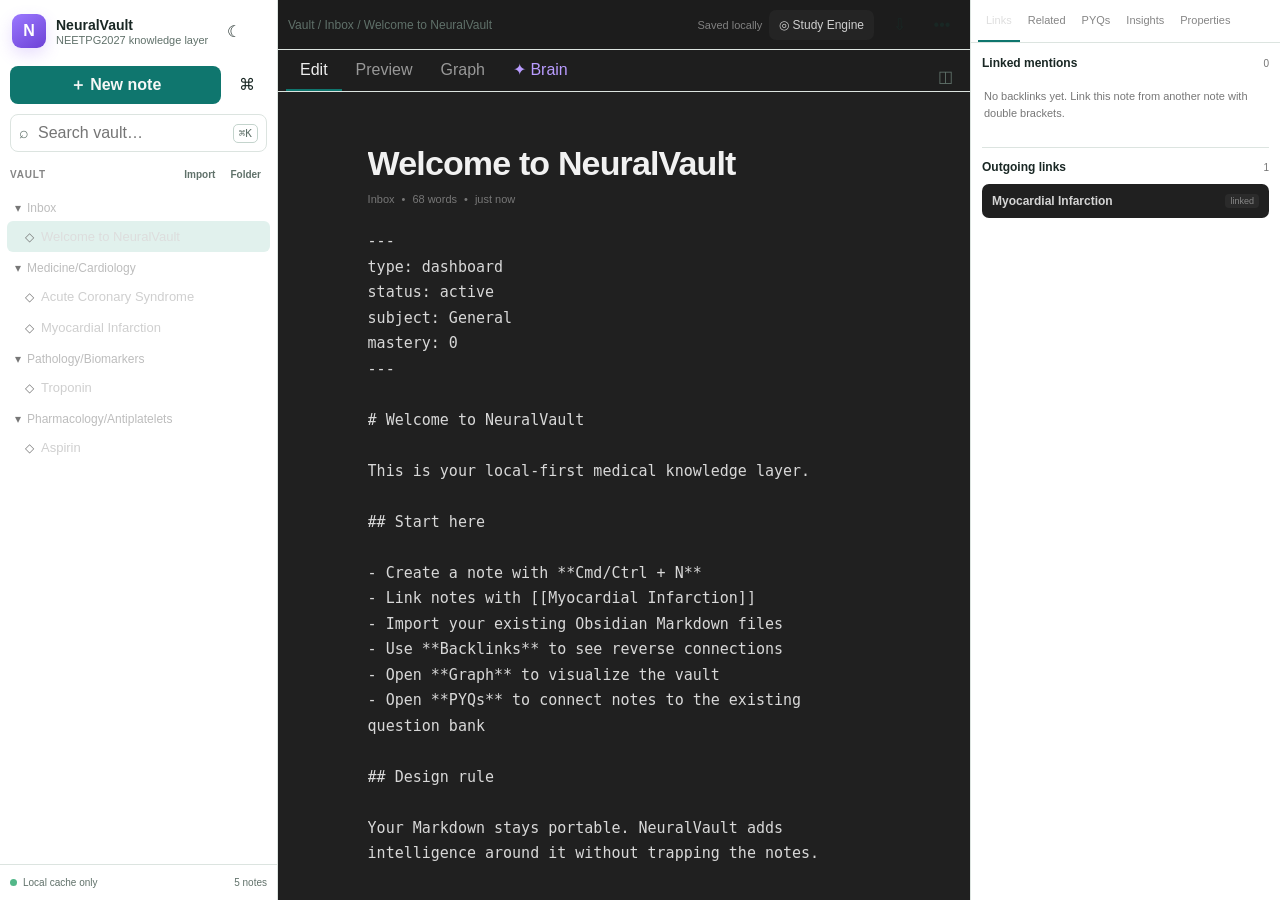
==== commit 6d1a3781: "Implement approved study dashboard and durable session recovery" ====
--- a/neuralvault/index.html
+++ b/neuralvault/index.html
@@ -257,6 +257,11 @@
       <input id="brainBackendUrl" type="url" placeholder="https://your-api.example.com">
       <small>Use the FastAPI deployment that holds your provider keys. Leave blank for local-only mode.</small>
     </label>
+    <label class="brain-setting-field">
+      <span>Gateway token</span>
+      <input id="brainGatewayToken" type="password" autocomplete="off" placeholder="NeuralVault gateway token">
+      <small>This is not a provider API key. It is stored only for this browser session and protects your server-side model quota.</small>
+    </label>
     <div class="brain-settings-status" id="brainSettingsStatus">Local evidence mode is always available.</div>
     <div class="brain-settings-actions">
       <button type="button" id="brainTestBackend">Test connection</button>
@@ -290,5 +295,5 @@
 <script src="brain.js" defer></script>
 <script src="provider.js" defer></script>
 <script src="vault.js" defer></script>
-</body>
+<script src="theme.js"></script></body>
 </html>
--- a/neuralvault/vault.css
+++ b/neuralvault/vault.css
@@ -309,3 +309,32 @@
   .brain-suggestions{overflow-x:auto;flex-wrap:nowrap;padding-bottom:3px}
   .brain-suggestions button{flex:0 0 auto}
 }
+
+.brain-settings-backdrop,.patch-backdrop{position:fixed;z-index:80;inset:0;background:rgba(0,0,0,.64);display:grid;place-items:center;padding:18px}
+.brain-settings-backdrop[hidden],.patch-backdrop[hidden]{display:none}
+.brain-settings-modal,.patch-modal{width:min(680px,96vw);max-height:88vh;overflow:auto;background:#1f1f1f;border:1px solid var(--border2);border-radius:13px;box-shadow:0 24px 80px rgba(0,0,0,.5)}
+.brain-setting-field{display:block;padding:16px}
+.brain-setting-field>span{display:block;font-size:10px;font-weight:750;color:#bbb;margin-bottom:7px;text-transform:uppercase;letter-spacing:.06em}
+.brain-setting-field input{width:100%;height:40px;border:1px solid var(--border);border-radius:8px;background:#181818;color:#e8e8e8;padding:0 10px;outline:none}
+.brain-setting-field input:focus{border-color:#685292}
+.brain-setting-field small{display:block;margin-top:7px;color:#777;font-size:9px;line-height:1.5}
+.brain-settings-status{margin:0 16px 12px;padding:10px;border:1px solid #35303e;border-radius:8px;background:#1b1920;color:#96909d;font-size:10px;line-height:1.45}
+.brain-settings-actions{display:flex;justify-content:flex-end;gap:7px;padding:12px 16px 16px}
+.brain-settings-actions button{min-height:34px;border:1px solid var(--border);border-radius:7px;background:#2a2a2a;color:#ddd;padding:0 11px;cursor:pointer;font-size:10px}
+.brain-settings-actions .primary-btn{background:var(--accent);border-color:transparent;color:#fff}
+.brain-action-button.primary{background:var(--accent);border-color:#6f55a8;color:#fff}
+.patch-modal{width:min(1050px,97vw)}
+.patch-changes{padding:12px 16px;border-bottom:1px solid var(--border);font-size:10px;color:#a89aba;line-height:1.55}
+.patch-columns{display:grid;grid-template-columns:1fr 1fr;gap:1px;background:var(--border)}
+.patch-columns>div{min-width:0;background:#1b1b1b;padding:12px}
+.patch-columns span{display:block;margin-bottom:7px;font-size:9px;color:#777;text-transform:uppercase;letter-spacing:.08em}
+.patch-columns pre{margin:0;min-height:320px;max-height:52vh;overflow:auto;white-space:pre-wrap;word-break:break-word;color:#c8c8c8;font:10px/1.55 ui-monospace,SFMono-Regular,Menlo,Consolas,monospace}
+@media(max-width:760px){
+  .brain-head-actions{display:grid;grid-template-columns:1fr 1fr;width:100%}
+  .brain-head-actions select,.brain-head-actions button{min-width:0}
+  .patch-columns{grid-template-columns:1fr}
+  .patch-columns pre{min-height:220px;max-height:35vh}
+}
+body[data-theme="light"]{--bg:#f7f8f7;--panel:#fff;--panel2:#eff4f2;--panel3:#e1f1ed;--border:#dce4e0;--border2:#c4d4cd;--text:#192724;--muted:#60716a;--accent:#0f766e;--accent2:#0f766e;--accent-soft:#e1f1ed;--shadow:0 16px 40px #19272414;color-scheme:light}
+body[data-theme="dark"]{--bg:#141418;--panel:#1e1e24;--panel2:#25252d;--panel3:#322a47;--border:#35343e;--border2:#494653;--text:#efedf5;--muted:#b2adbf;--accent:#c4b5fd;--accent2:#c4b5fd;--accent-soft:#322a47;color-scheme:dark}
+body[data-theme] .sidebar,body[data-theme] .context-panel,body[data-theme] .search-box,body[data-theme] kbd{background:var(--panel)}body[data-theme] .primary-btn{color:var(--bg)}body[data-theme] .primary-btn:hover{background:var(--accent2)}
